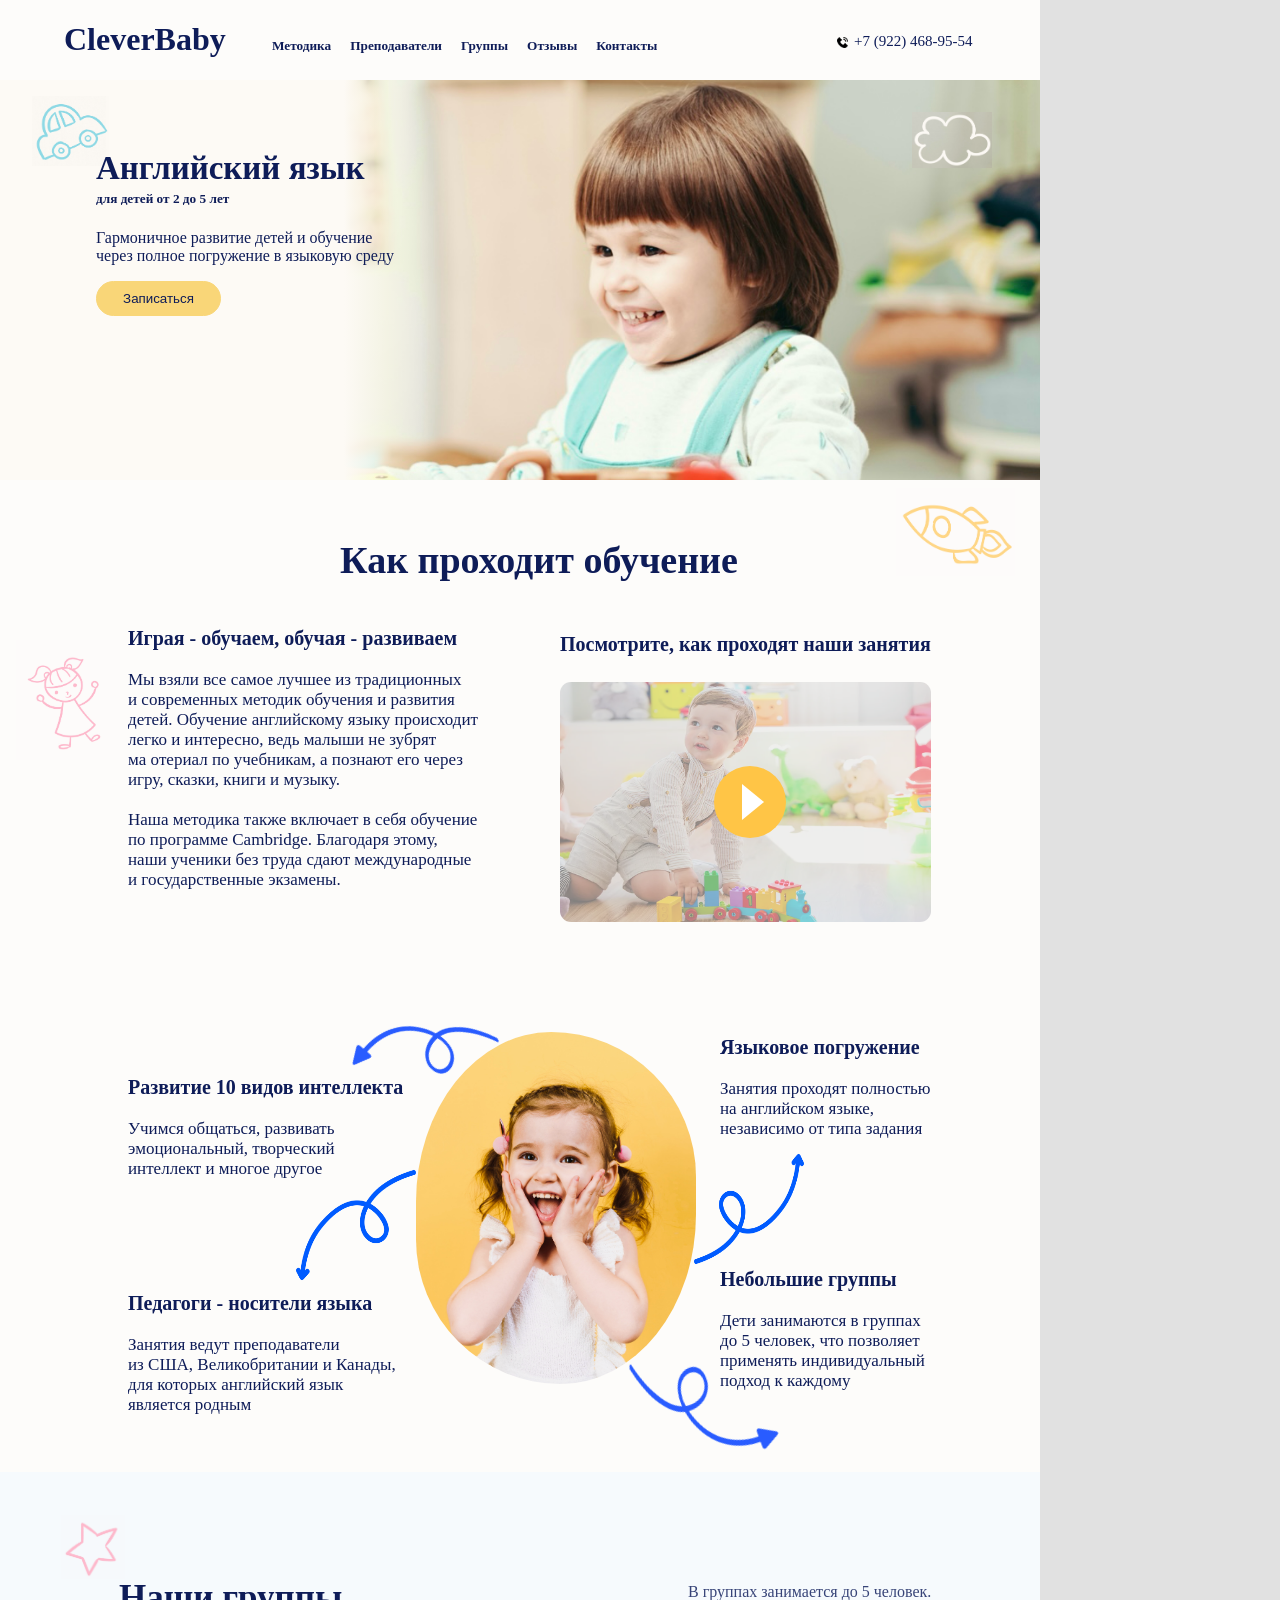
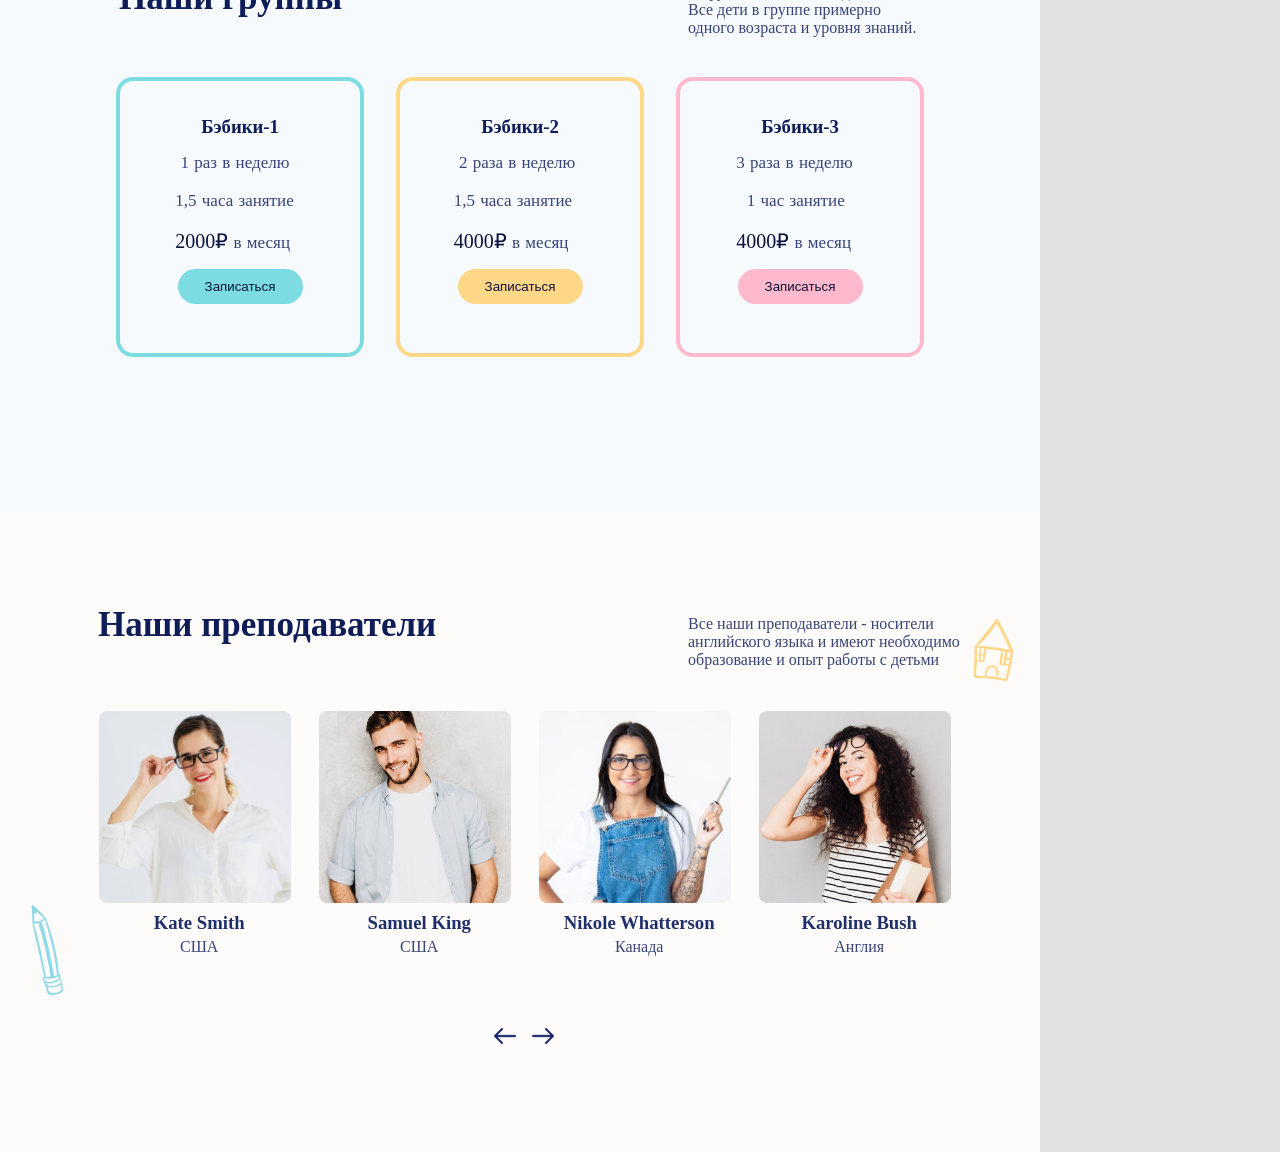
==== index.html @ 680990cf "Add files via upload" ====
<!DOCTYPE html>
<html>
  <head>
    <meta name="viewport" content="width=320, initial-scale=1">
    <meta charset="utf-8">
    <link rel="stylesheet" href="style.css"/>
    <script defer src="новый проект.js"></script>
  </head>
  <body>
    <div class="container">
      <header class="header nav">
        <h1 class="CleverBaby">
          <a href="новый проект.html">CleverBaby</a>
        </h1> 
        <nav class="menu">
          <h5>
            <a href="#">Методика</a>
          </h5>
          <h5>
            <a href="#">Преподаватели</a>
          </h5>
          <h5>
            <a href="#">Группы</a>
          </h5>
          <h5>
            <a href="#">Отзывы</a>
          </h5>
          <h5>
            <a href="#">Контакты</a>
          </h5>
        </nav>
        
        <p class="number">
          +7 (922) 468-95-54
        </p>
        <img class="img" src="image.png">
      </header>
    </div>
    
    
    
    <div class="containerTwo">
      <main class="firstSec">
      <img class="bigPhoto" src="image 2.png">
        <div class="content">
          <h1 class="EnglishHead">
        Английский язык
            <h5 class="HeadFiveFisrt">
        для детей от 2 до 5 лет
          </h5>
          </h1><p class="ParagraphSecond">
        Гармоничное развитие детей и обучение<br> через полное погружение в языковую среду
        </p>
        <form>
          <button >
          Записаться
        </button>
        </form>
</div></main>
      <div class="WhitePlace"></div>
    </div>
     <img class="ImgThree" src="image 3.png">
    <img class="ImgFour" src="image 4.png">
    <!-- <svg class="svgWaveFirst" xmlns="http://www.w3.org/2000/svg" width="100%" height="10%" viewBox="0 0 1440 350"><path fill="black" fill-opacity="1" d="M0,96L48,90.7C96,85,192,75,288,74.7C384,75,480,85,576,112C672,139,768,181,864,208C960,235,1056,245,1152,213.3C1248,181,1344,107,1392,69.3L1440,32L1440,320L1392,320C1344,320,1248,320,1152,320C1056,320,960,320,864,320C768,320,672,320,576,320C480,320,384,320,288,320C192,320,96,320,48,320L0,320Z"></path>
     </svg>-->
    <main class="SecondSection"> 
      <img src="image 9.png" class="imgGirl">
      <img src="image 10.png" class="imgRocket">
      <div class="ThreePar">
      <h1 class="LessenHeadHTwo">
        Как проходит обучение
      </h1>
        <div class="ThreeParWithOutHOne">
        <h3 class="First HFive">
          Играя - обучаем, обучая - развиваем
        </h3>
        <p class="ParInSecondSectionFirst">
Мы взяли все самое лучшее из традиционных<br> и современных  методик обучения и развития <br>детей. Обучение английскому языку происходит <br>легко и интересно, ведь малыши не зубрят <br>ма oтериал по учебникам, а познают его через <br>игру, сказки, книги и музыку.<br><br>
Наша методика также включает в себя обучение <br>по программе Cambridge. Благодаря этому, <br>наши ученики без труда сдают международные <br>и государственные экзамены.
        </p>
          
        </div>
      </div>
<div class="FourPar">
  <h3 class="SecondHFive">
    Посмотрите, как проходят наши занятия
  </h3>
  <div class="Orange"></div>
<div class="InOrange"></div>
  <img class="FivePng" src="image 5.png">
      </div>
      <div class="SecondSectionInSecomdSection">
        <div class="SSISPar SSISParFirst"><h3>
          Развитие 10 видов интеллекта</h3><p>
Учимся общаться, развивать<br> эмоциональный, творческий<br> интеллект и многое другое</p>
        </div>
        <div class="SSISPar SSISParSecond">
          <h3>
Языковое погружение
          </h3>
<p>
  Занятия проходят полностью<br> на английском языке,<br> независимо от типа задания
  </p>
        </div>
        <div class="SSISPar SSISParThird">
          <h3>
                        Педагоги - носители языка
          </h3>
          <p>
            Занятия ведут преподаватели<br> из США, Великобритании и Канады, <br>для которых английский язык <br>является родным
          </p>
        </div>
        <div class="SSISPar SSISParFourth">
          <h3 >
            Небольшие группы
          </h3>
          <p>
            Дети занимаются в группах<br> до 5 человек, что позволяет <br>применять индивидуальный <br>подход к каждому
          </p>
        </div>
        <img class="imgSix"src="image 6.png">
        <img class="imgSeven" src="image 7.png">
        <img class="imgEight" src="image 7.png">
        <img class="imgNine" src="image 8.png">
<img class="imgTen" src="image 8.png">
      </div >
</main>
    <main class="thirdSection">
      <div class="maybeFivePar">
      <h1 class="ourGroups">
          Наши группы
        </h1>
        <div class="RealParOmg">
          <p >
            В группах занимается до 5 человек.<br>
Все дети в группе примерно <br>одного возраста и уровня знаний.
          </p>
        </div>
        <img src="image 11.png" class="imageElevenZvezda"> 
        <div class="CenterFlex">
        <div class="RightPar">
          
        </div>
        <div class="BabyGroup FirstBabyGroup">
<div class="BabyGroupMargin">
          <div class="BabyH3">
          <h3>
            Бэбики-1
          </h3></div>
          <div class="listBabyOne listBaby">
            <ul>
              <li>	&#160;1 раз в неделю</li><br>
              <li>1,5 часа занятие</li><br>
              <li><span class="fatMoney">2000₽</span> в месяц</li>
            </ul>
          </div>
</div>
          <div class="BabyButton BabyButtonFirst">
            <form>
              <button>
                Записаться
              </button>
            </form>
          </div>
        </div>
          <div class="BabyGroup SecondBabyGroup"><div class="BabyGroupMargin">
  <div class="BabyH3">
  <h3>
    Бэбики-2
  </h3></div>
<div class="listBabyTwo listBaby">
            <ul>
              <li>	&#160;2 раза в неделю</li><br>
              <li>1,5 часа занятие</li><br>
              <li><span class="fatMoney">4000₽</span> в месяц</li>
            </ul>
          </div>
</div>
                      <div class="BabyButton BabyButtonSecond">
            <form>
              <button>
                Записаться
              </button>
            </form>
        </div>
            </div>
<div class="BabyGroup ThirdBabyGroup">
  <div class="BabyGroupMargin">
  <div class="BabyH3">
  <h3>
         Бэбики-3  
  </h3> </div>
<div class="listBabyThree listBaby">
            <ul>
              <li>3 раза в неделю</li><br>
              <li> 	&#160; 1 час занятие</li><br>
              <li><span class="fatMoney">4000₽</span> в месяц</li>
            </ul>
          </div>
        </div>
            <div class="BabyButton BabyButtonThird">
            <form>
              <button>
                Записаться
              </button>
            </form>
              </div>
  </div>
</div>
      </div>
</main>
    <main class="First_Main_Four_Sec">
      <h1 class="H1_Our_Teachers">
        Наши преподаватели
      </h1>
      <p class="Our_Teachers_Par">
        Все наши преподаватели - носители <br>английского языка и имеют необходимое <br>образование и опыт работы с детьми
      </p>
      <ul class="List_Our_Teachers">
        <li class="Li_Our_Teachers_Block">
          <img src="image 12.png" class="Img_Our_Teachers">
          <footer class="Footer_Img_Teacher">
            <h3 class="Name_First_Our_Teach">
              Kate Smith
            </h3>
            <p class="Name_First_Our_Teach_Par">
              США
            </p>
</footer>
</li>
<li class="Li_Our_Teachers_Block">
<img src="image 13.png" class="Img_Our_Teachers">
            <footer class="Footer_Img_Teacher">
<h3 class="Name_First_Our_Teach">
              Samuel King
            </h3>
            <p class="Name_First_Our_Teach_Par">
              США
            </p>
</footer>
</li>
<li class="Li_Our_Teachers_Block">
<img src="image 14.png" class="Img_Our_Teachers">
            <footer class="Footer_Img_Teacher">
<h3 class="Name_First_Our_Teach">
              Nikole Whatterson
            </h3>
            <p class="Name_First_Our_Teach_Par">
              Канада
            </p>
</footer>
</li>
<li class="Li_Our_Teachers_Block">
<img src="image 15.png" class="Img_Our_Teachers">
            <footer class="Footer_Img_Teacher">
<h3 class="Name_First_Our_Teach">
              Karoline Bush
            </h3>
            <p class="Name_First_Our_Teach_Par">
              Англия
            </p>
</footer>
</li>
      </ul> 
      <img src="image 16.png" class="Arrow_Left">
      <img src="image 16.png" class="Arrow_Right">
      <img src="image 17.png" class="House_Image">
      <img src="image 18.png" class="Pencil_Image">
</main>
  </body>
</html>
---- style.css ----
body, html {
  background:#e1e1e1;
  margin: 0;
  padding: 0;
  min-width:100%;
  min-height:100%;
  font: Arial 14px;
}
header *{
  display:inline-block;
}


header{
  position:relative;
  width:65em;
  word-spacing:15px;
  background:#fdfcfa;
}
header a{
  color:#0e1c58;
  font-style:none;
  text-decoration:none;
}
.CleverBaby{
  margin-left:2em;
}
.number{
  color:#0e1c58;
  margin-right:4.5em;
  margin-top:2.2em;
  word-spacing:0px;
  float:right;
  font-size:15px;
}
.menu{
  margin-left:1.7em;
}
.img{
  width:11.65px;
  height:11.6px; 
  margin-left:11.2em;
  position:absolute;
  margin-top:2.3em;
}
.bigPhoto{
width:65em;
  height:28em;
}
.containerTwo{
  position:relative;
  
}

.content{
  position:absolute;
  top:3em;
  left:6em;
  z-index:1
}

.content p{
  color:#0e1c58;
}

.content *{
color:#0e1c58;
}

button{
  border: 1px solid #f9d678;
  width:125px;
  height:35px;
  border-radius:30px;
background:#f9d678;
}

.HeadFiveFisrt{
  font-weight:900;
margin-top:-18px;
}

.firstSec{

}

.bigPhoto img{
  
}

.WhitePlace{
  background:linear-gradient(to right, rgba(253, 250, 245) 80.0%, rgba(255,255,231,.48) 90.0%, transparent 100.0%);
  width:430px;
  height:26em;
  position:absolute;
  top:0px;
  z-index:0;
}

.EnglishHead{
  font-weight:900;
  font-size:33px;
}

.SecondSection{
  background:#fdfcfa;
  width:65em;
  height:62em;
  top:30em;
  display:inline-block;
  position:absolute;
}

.ImgFour{
  background:transparent;
width:4.8em;
  height:4.4em;
  position:absolute;
  top:6em;
  left:2em;
  transform:rotate(0deg)
}

.ImgThree{
background:transparent;
width:5em;
  height:3.5em;
  position:absolute;
  top:7em;
  left:57em;
  transform:rotate(0deg)
}

.ThreePar *{
  color:#0e1c58;
}

.LessenHeadHTwo{
  font-weight:900;
  font-size:38px;
  margin-top:1.5em;
  color:#0e1c58;
  display:flex;
  justify-content:center;
  align-items:center;
  margin-right:90px;
}

.Orange{
  width:4.5em;
  height:4.5em;
  border-radius:50%;
  background:#ffc546;
  opacity:20;
  z-index:998;
  left:9.6em;
  top:9.6em;
  position:absolute;
}

.InOrange{
border: 18px solid transparent; 
position:absolute;
left:11.4em;
top:10.7em;
z-index:999;
border-left: 22px solid white;
}

.FivePng{
  background:white;
  width:23.2em;
  height:15em;
  position:absolute;
  top:10em;
  top:4.3em;
  border-radius:11px;
  opacity:.5;
  z-index:1;
}

.SecondSection * {
  color:#0e1c58;
}

.FourPar{
  position:absolute;
  left:35em;
  top:8.3em;
  display:block;
}

.ParInSecondSectionFirst{
  font-size:17px;
}

.SecondSection h3{
  font-weight:900;
  font-size:20px;
}

.ThreePar{
  
  margin-left:8em;
  margin-top:3.6em;
}

.ThreeParWithOutHOne{
  display:inline-block;
}

.SSISPar{
  position:absolute;
  display:inline-block;
}

.SSISParFirst{
  left:8em;
  top:36em;
}

.SSISParSecond{
  left:45em;
  top:33.5em;
}

.SSISParThird{
  left:8em;
  top:49.5em;
}

.SSISParFourth{
  left:45em;
  top:48em;
}

.SSISPar p{
  Font-size:17px;
}

.imgSix{
  width:17.5em;
  height:22em;
  position:absolute;
  transform: scale(-1, 1);
  top:34.5em;
  left:26em;
  border-top-left-radius:150px;
  border-top-right-radius:50%;
  border-bottom-left-radius:50%;
  border-bottom-right-radius:150px;
}

.imgSeven{
  transform:scale(-1, 1) rotate(110deg);
  left:40em;
  position:absolute;
  top:54em;
  width:130px;
  height:120px;
}

.imgEight{
  transform: scale(-1, 1) rotate(-40deg) ;
  left:23em;
  position:absolute;
  top:32em;
  width:110px;
  height:115px;
}

.imgNine{
  transform: rotate(-180deg) ;
  left:18.5em;
  position:absolute;
  top:42.5em;
  width:120px;
  height:130px;
}

.imgTen{
transform: rotate(-360deg) ;
  left:43.4em;
  position:absolute;
  top:41.5em;
  width:110px;
  height:130px;
}

.maybeFivePar{
  width:65em;
  height:40em;
  background:#f6fafd;
  position:absolute;
  top:92em;
}

.ourGroups{
  color:#0e1c58;
  font-weight:900;
  font-size:35px;
  position:relative;
  top:2.35em;
  left:3.4em;
}

.BabyGroup{
  display:inline-block;
  width:15em;
  height:17em;
  border-radius:17px;
  border:4px solid black;
  background:#f6fafd;
  margin-left:2em;
  position:relative;
  left:-1em;
  top:3em;
}

.FirstBabyGroup{
border:solid 4px rgba(120,219,226,.97);
}

.SecondBabyGroup{
border:solid 4px #ffd787;
}

.imgRocket{
  width:7.5em;
  height:5.5em;
  position:absolute;
  left:56em;
  top:0.5em;
}

.CenterFlex{
  display:flex;
  align-items:center;
  justify-content:center;
}

.imgGirl{
  left:1em;
  position:absolute;
  top:10em;
  width:6.5em;
  height:7.5em;
}

.imageElevenZvezda{
  width:4em;
  height:4em;
  position:absolute;
  left:3.8em;
  top:2.7em;
}

.ThirdBabyGroup{
border:solid 4px #feb9cc;
}

.BabyH3{
  display:flex;
  justify-content:center;
  align-items:center;
  color:#0e1c58;
}

.listBaby{
display:flex;
align-items:center;
justify-content:center;
color:rgba(13,28,90,.82);
list-style:none;
margin-top:-1.2em;
}

.listBaby li{
margin-left:-3em;
list-style:none;
font-size:17px;
word-spacing:1px;
}

.fatMoney{
font-size:20px;
color:#091239;
}

.BabyGroupMargin{
margin-top:1em;
}

.BabyButton{
display:flex;
align-items:center;
justify-content:center;
color:#091239;
}

.BabyButtonSecond button{
border:1px solid #ffd787;
background:#ffd787;
}

.BabyButtonFirst button{
border:1px solid rgba(120,219,226,.97);
background: rgba(120,219,226,.97);
}

.BabyButtonThird button{
border:1px solid #feb9cc;
background:#feb9cc;
}

.BabyButton button{
color:#091239;
}

.RealParOmg{
position:relative;
  left:43em;
  top:1.5em;
color:rgba(13,28,90,.82);
}

.First_Main_Four_Sec{
position:absolute;
  width:65em;
  height:40em;
  top:132em;
  background:#fdfcfa;
}

.H1_Our_Teachers{
color:#0e1c58;
  font-weight:900;
  font-size:35px;
  top:2em;
  left:2.8em;
  position:relative;
}

.Li_Our_Teachers_Block{
display:inline-block;
position:relative;
top:7em;
left:2.2em;
}

.Our_Teachers_Par{
  color:rgba(13,28,90,.82);
position:absolute;
  left:43em;
}

.Img_Our_Teachers{
width:12em;
border-radius:8px;
height:12em;
margin-left:1.5em;
}

.Name_First_Our_Teach{
position:absolute;
  display:flex;
  justify-content:center;
  align-items:center;
  color:rgba(15,31,97,.93);
}

.Name_First_Our_Teach_Par{
position:absolute;
  display:flex;
  justify-content:center;
  align-items:center;
  margin-top:4em;
  color:rgba(13,28,90,.82);
}

.Footer_Img_Teacher{
display:flex;
  justify-content:center;
  align-items:center;
  margin-top:1em;
  margin-left:2em;
}
.Arrow_Left{
width:1.5em;
  height:1.5em;
  position:absolute;
  top:32em;
  left:30.8em;
}

.Arrow_Right{
width:1.5em;
  height:1.5em;
  position:absolute;
  top:32em;
  left:33.2em;
  transform:rotate(-180deg);
}

.House_Image{
position:absolute;
  width:4em;
  height:5.5em;
  top:6em;
  left:60em;
}

.Pencil_Image{
position:absolute;
  width:5em;
  height:9em;
  top:23em;
  left:0.5em;
}
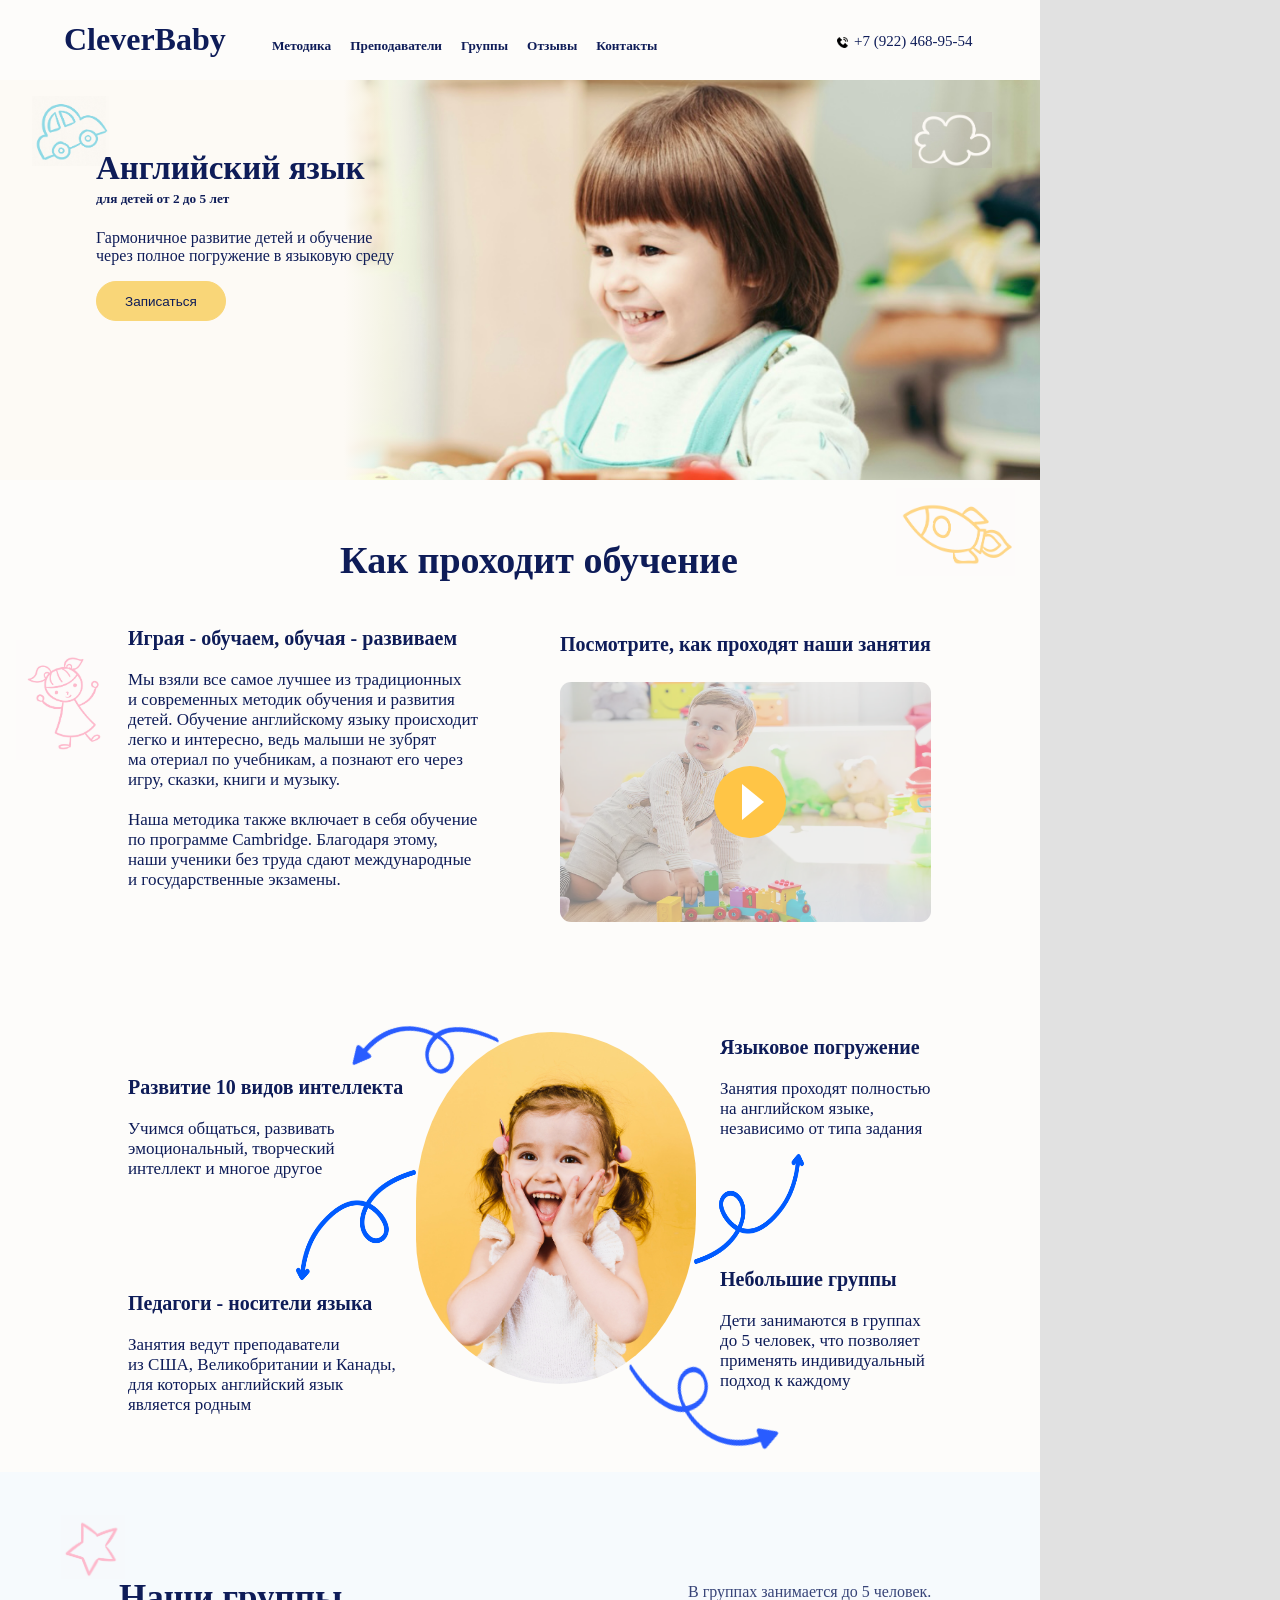
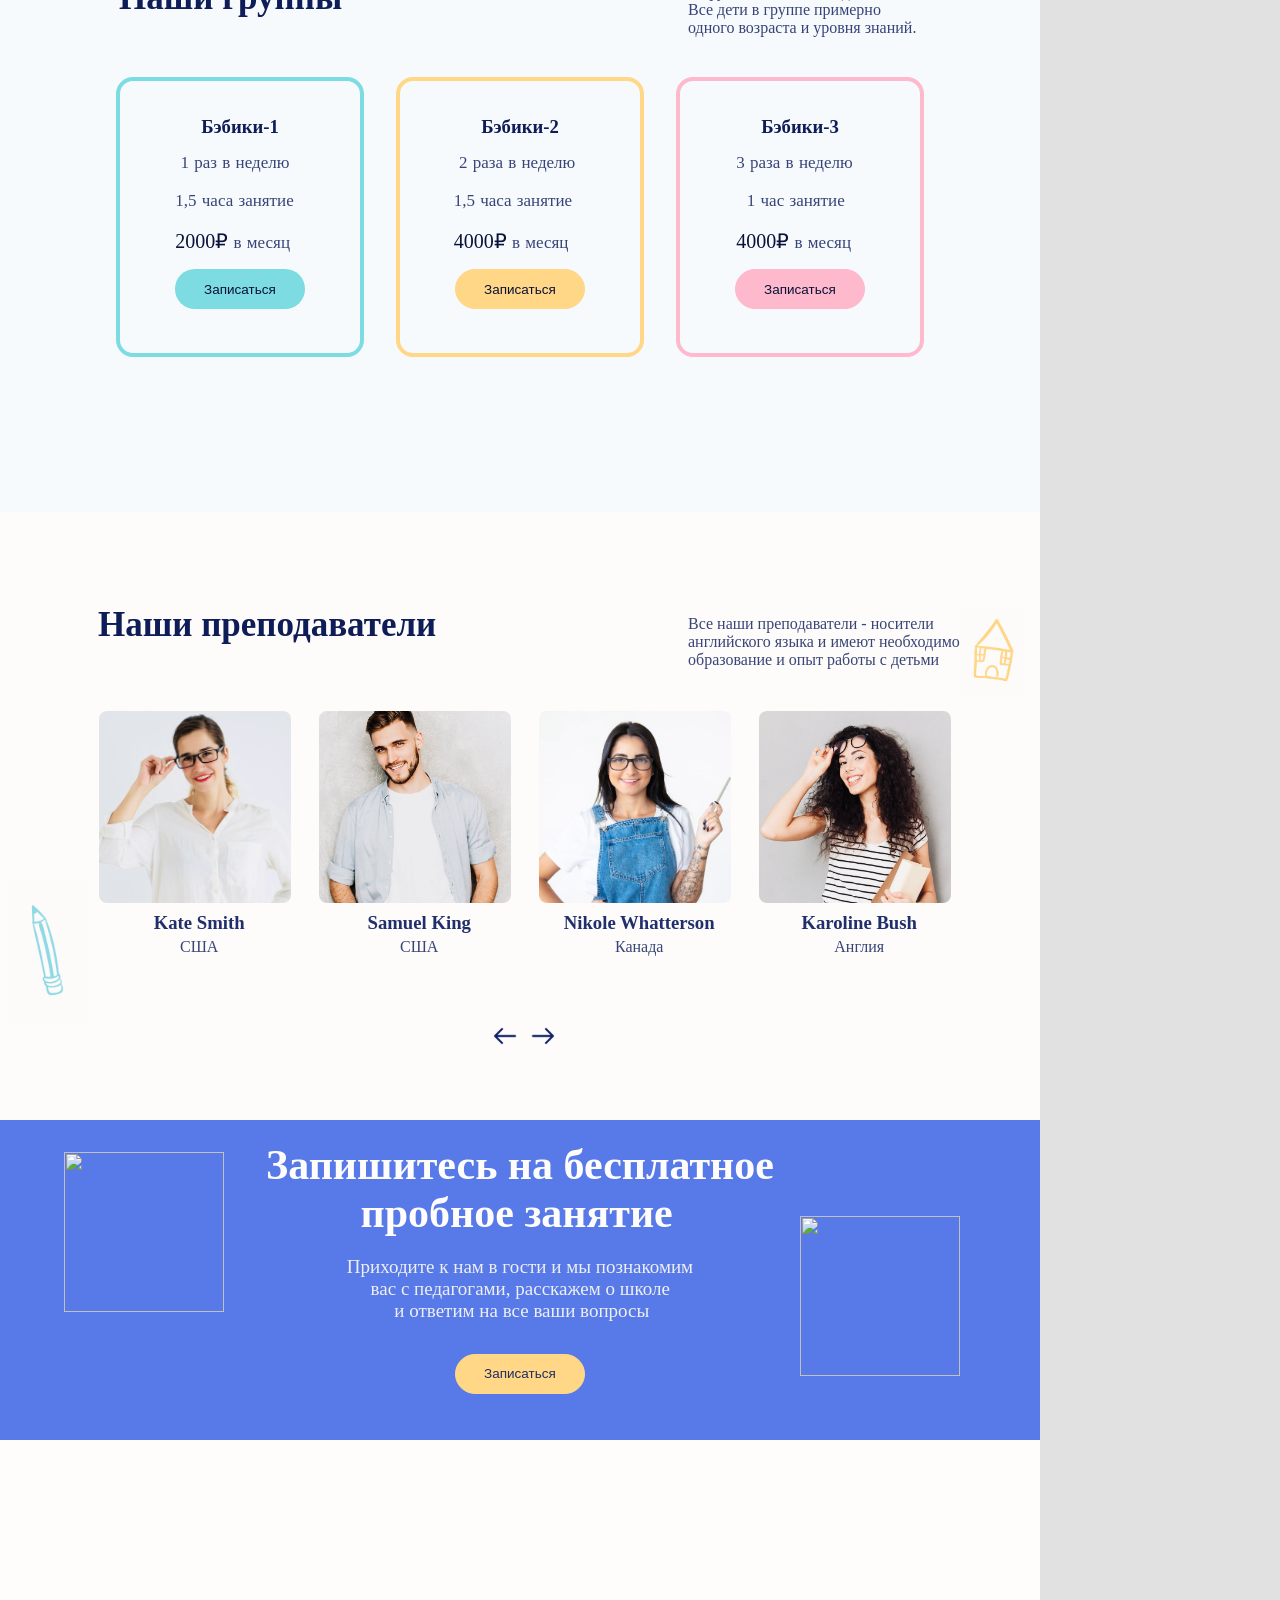
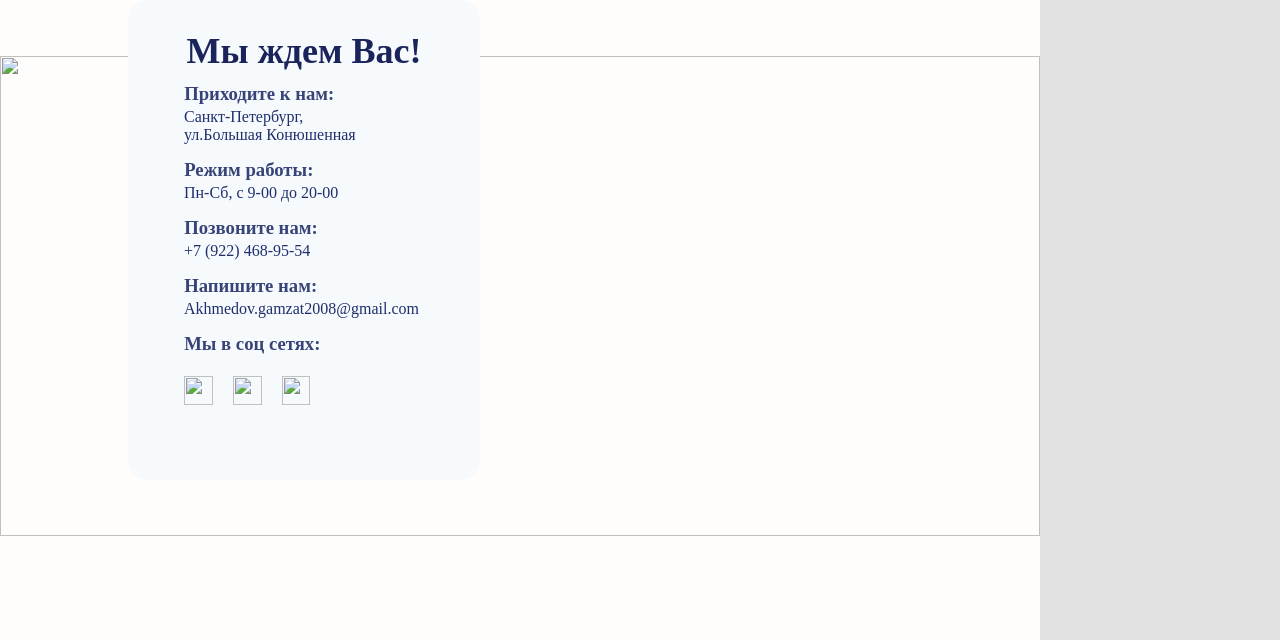
==== commit 368158b2: "Add files via upload" ====
--- a/index.html
+++ b/index.html
@@ -267,5 +267,58 @@
       <img src="image 17.png" class="House_Image">
       <img src="image 18.png" class="Pencil_Image">
 </main>
+    <main class="Second_Main_Five_Sec">
+      <h1 class="H1_Trial_Lesson">
+        Запишитесь на бесплатное <br> &#160; &#160; &#160;&#160;&#160;&#160;&#160;пробное занятие
+      </h1>
+      <p class="Par_Trial_Lesson">
+        Приходите к нам в гости и мы познакомим <br>&#160; &#160;&#160; вас с педагогами, расскажем о школе <br>&#160;&#160;&#160;&#160;&#160;&#160;&#160;&#160;&#160;&#160;и ответим на все ваши вопросы
+      </p>
+      <form name="Button_Trial_Lessen" class="Button_Trial_Lessen">
+        <button>
+          Записаться 
+        </button>
+      </form>
+      <img src="image 19.png" class="Img_Trial_Lesson_Rainbow">
+      <img src="image 20.png" class="Img_Trial_Lesson_Boy">
+</main>
+    <footer class="Footer_Last_Time">
+      <article class="Footer_Last_Article"><h1 class="Footer_WAWY_Last">
+        Мы ждем Вас!
+        </h1>
+        <h3 class="H3_Footer_Last H3_Footer_First">
+          Приходите к нам:
+        </h3>
+        <p class="Par_Footer_Last">
+          Санкт-Петербург,<br>ул.Большая Конюшенная
+        </p><br>
+<h3 class="H3_Footer_Last H3_Footer_Second">
+          Режим работы:
+        </h3>
+                <p class="Par_Footer_Last">
+          Пн-Сб, с 9-00 до 20-00
+        </p><br>
+        <h3 class="H3_Footer_Last H3_Footer_Third">
+          Позвоните нам:
+        </h3>
+                <p class="Par_Footer_Last">
+          +7 (922) 468-95-54
+        </p><br>
+        <h3 class="H3_Footer_Last H3_Footer_Four">
+          Напишите нам:
+        </h3>
+                 <p class="Par_Footer_Last">
+          Akhmedov.gamzat2008@gmail.com
+        </p><br>
+        <h3 class="H3_Footer_Last H3_Footer_Five">
+          Мы в соц сетях:
+        </h3><br>
+        <p class="Par_Footer_Last">
+<img src="image 22.png" class="Footer_Facebook Footer_Image">
+<img src="image 23.png" class="Footer_VK Footer_Image">
+<img src="image 24.png" class="Footer_Instagram Footer_Image">
+        </p>
+</article>
+      <img src="image 21.png" class="Footer_Image_Last"></footer>
   </body>
 </html>  
--- a/style.css
+++ b/style.css
@@ -4,7 +4,7 @@
   padding: 0;
   min-width:100%;
   min-height:100%;
-  font: Arial 14px;
+  font: PT Sans 14px;
 }
 header *{
   display:inline-block;
@@ -69,10 +69,11 @@
 
 button{
   border: 1px solid #f9d678;
-  width:125px;
-  height:35px;
+  width:130px;
+  height:40px;
   border-radius:30px;
 background:#f9d678;
+  font-size: 13.5px;
 }
 
 .HeadFiveFisrt{
@@ -516,4 +517,123 @@
   height:9em;
   top:23em;
   left:0.5em;
+}
+
+.Second_Main_Five_Sec{
+background:#587ae8;
+position:absolute;
+width:65em;
+height:20em;
+top:170em;
+}
+
+.H1_Trial_Lesson{
+ display:flex;
+  justify-content:center;
+  align-items:center;
+  margin-top:0.5em;
+  color:#fefdfb;
+  font-weight:900;
+  font-size:42px;
+}
+
+.Par_Trial_Lesson{
+  font-weight:100;
+  font-size:19px;
+display:flex;
+  justify-content:center;
+  align-items:center;
+  color:rgba(247,246,244,.94);
+  margin-top:-.5em;
+}
+
+.Button_Trial_Lessen{
+display:flex;
+  align-items:center;
+  justify-content:center;
+  margin-top:2em;
+}
+
+.Button_Trial_Lessen button{
+border:1px solid #ffd787;
+background:#ffd787;
+color:rgba(15,31,97,.93);
+}
+
+.Img_Trial_Lesson_Rainbow{
+width:10em;
+  height:10em;
+  top:2em;
+  left:4em;
+  position:absolute;
+}
+
+.Img_Trial_Lesson_Boy{
+width:10em;
+  height:10em;
+  top:6em;
+  left:50em;
+  position:absolute;
+}
+
+.Footer_Last_Time{
+position:absolute;
+  top:190em;
+  background:#fefdfb;
+  width:65em;
+  height:50em;
+  display:flex;
+  align-items:center;
+  justify-content:center;
+}
+
+.Footer_Image_Last{
+width:65em;
+  height:30em;
+  margin-top:7em;
+  
+}
+
+.Footer_Last_Article{
+width:22em;
+  height:30em;
+  background:#f6fafd;
+  position:absolute;
+  left:8em;
+  top:5em;
+  box-shadow:10px 5px 5px  black, 10px -5px -5px black;
+  top:10em;
+  border-radius:20px;
+}
+
+.Footer_WAWY_Last{
+display:flex;
+  align-items:center;
+  justify-content:center;
+  color:rgba(9,19,79,.93);
+font-size:36px;
+}
+
+.Par_Footer_Last{
+padding-left:.5em;
+  color:rgba(15,31,97,.93);
+}
+
+.H3_Footer_Last{
+color:rgba(13,28,90,.82);
+}
+
+.H3_Footer_Last, .Par_Footer_Last{
+  display:absolute;
+margin-left:3em;
+  margin-top:-1em;
+}
+
+.Footer_Image{
+  position:relative;
+display:inline;
+  width:1.8em;
+  height:1.8em;
+  margin-left:1em;
+  left:-1em;
 }
